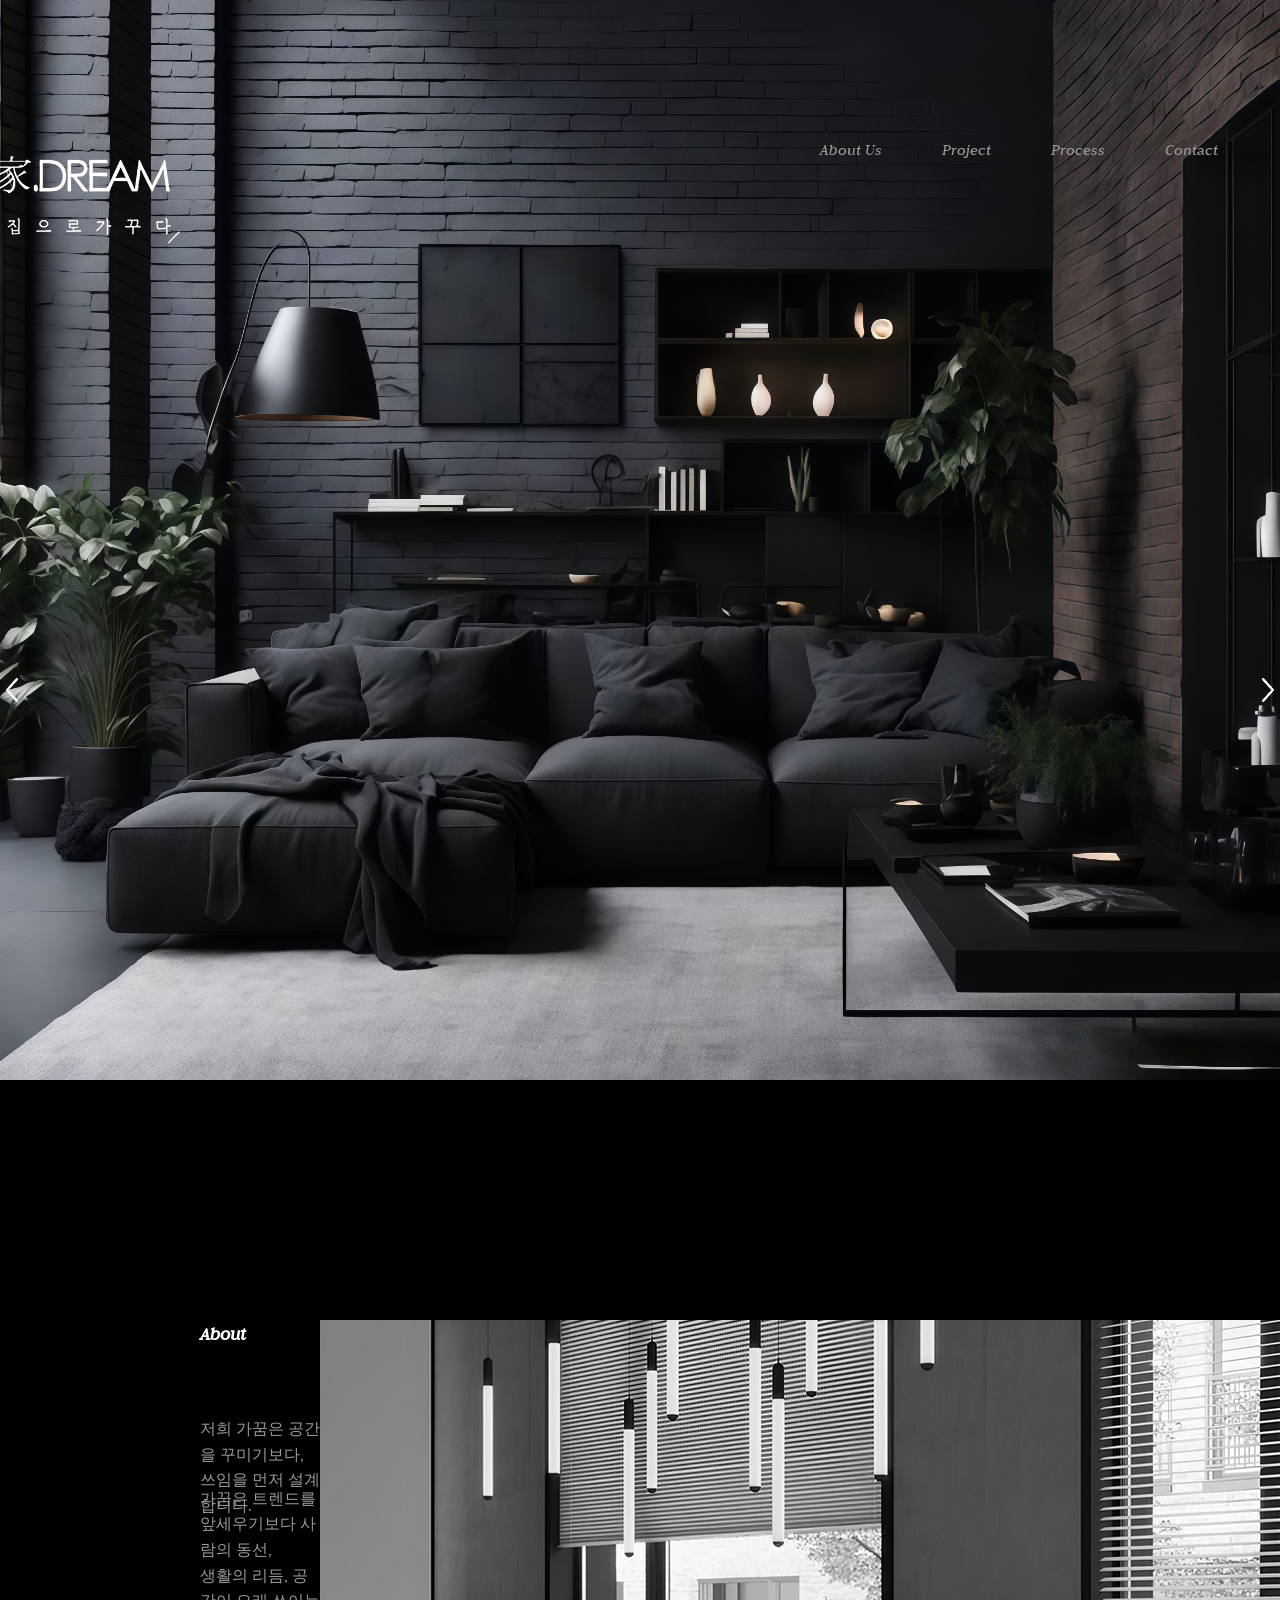
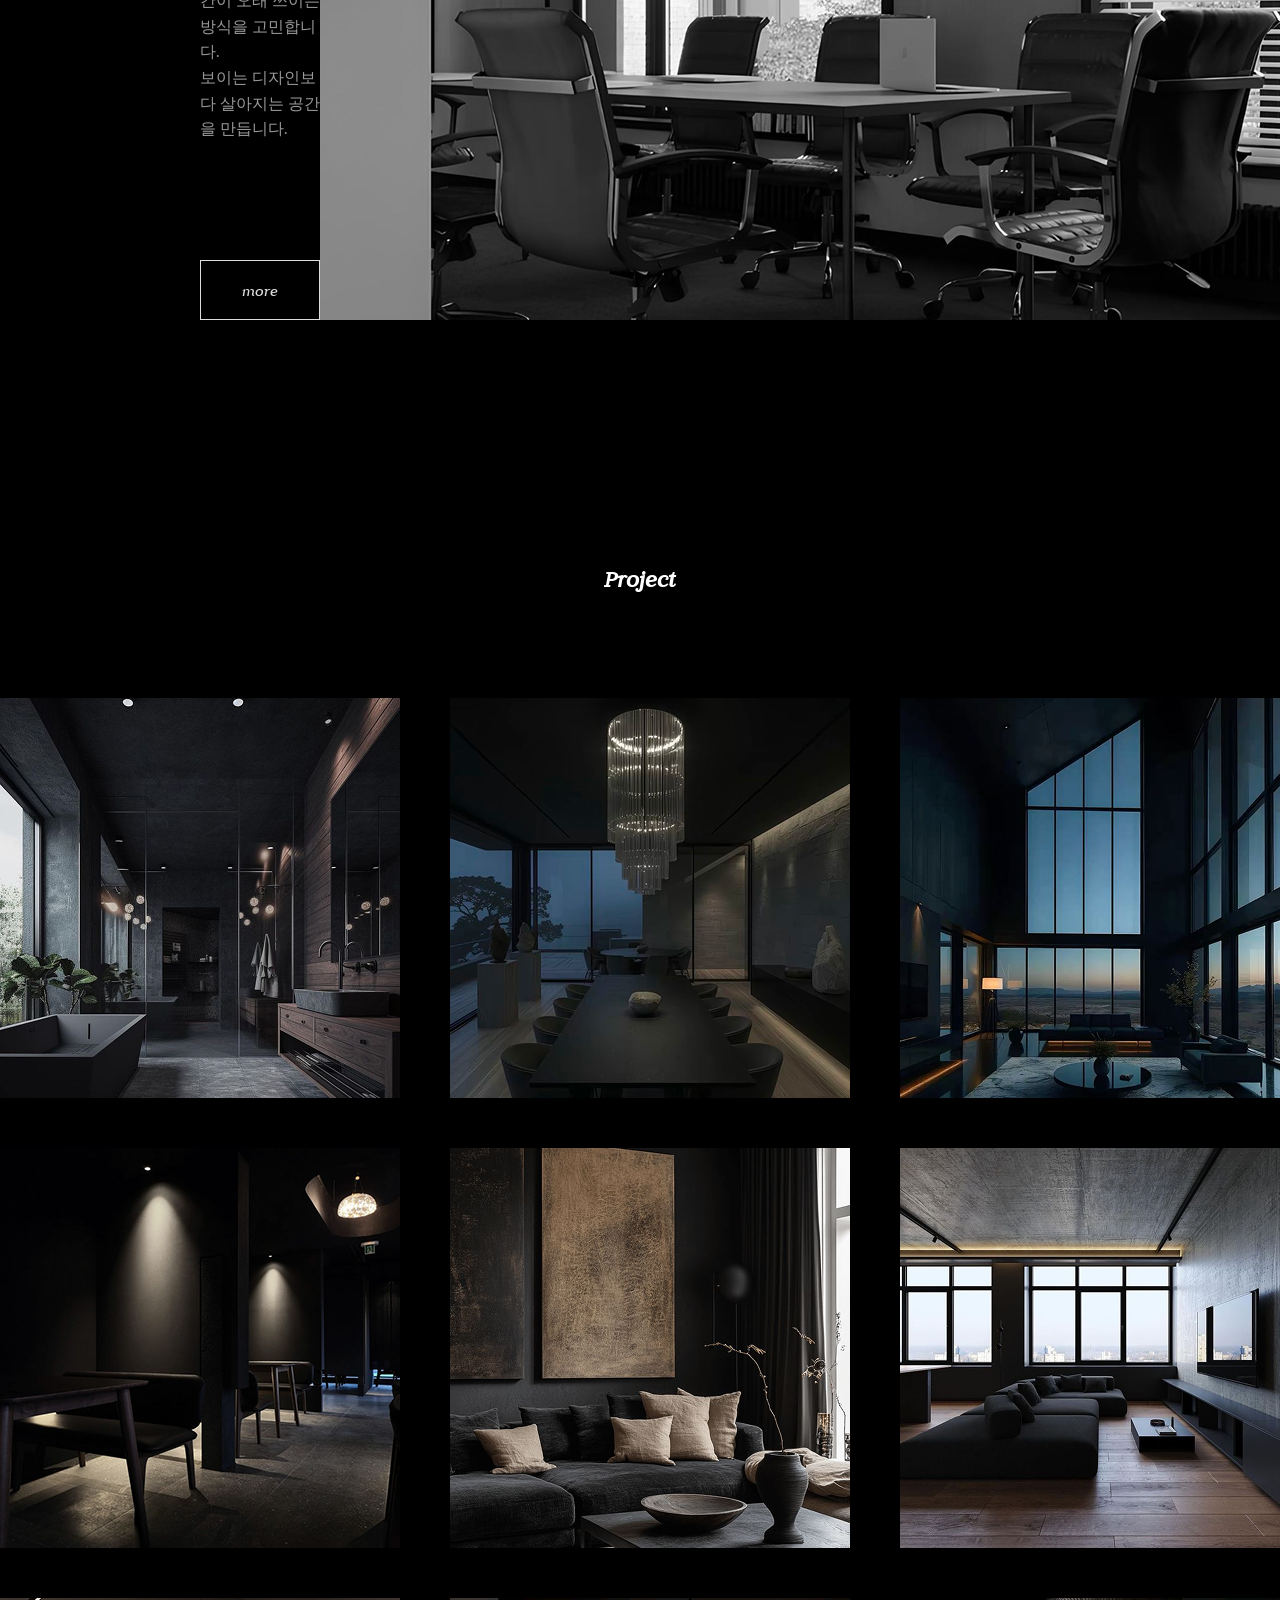
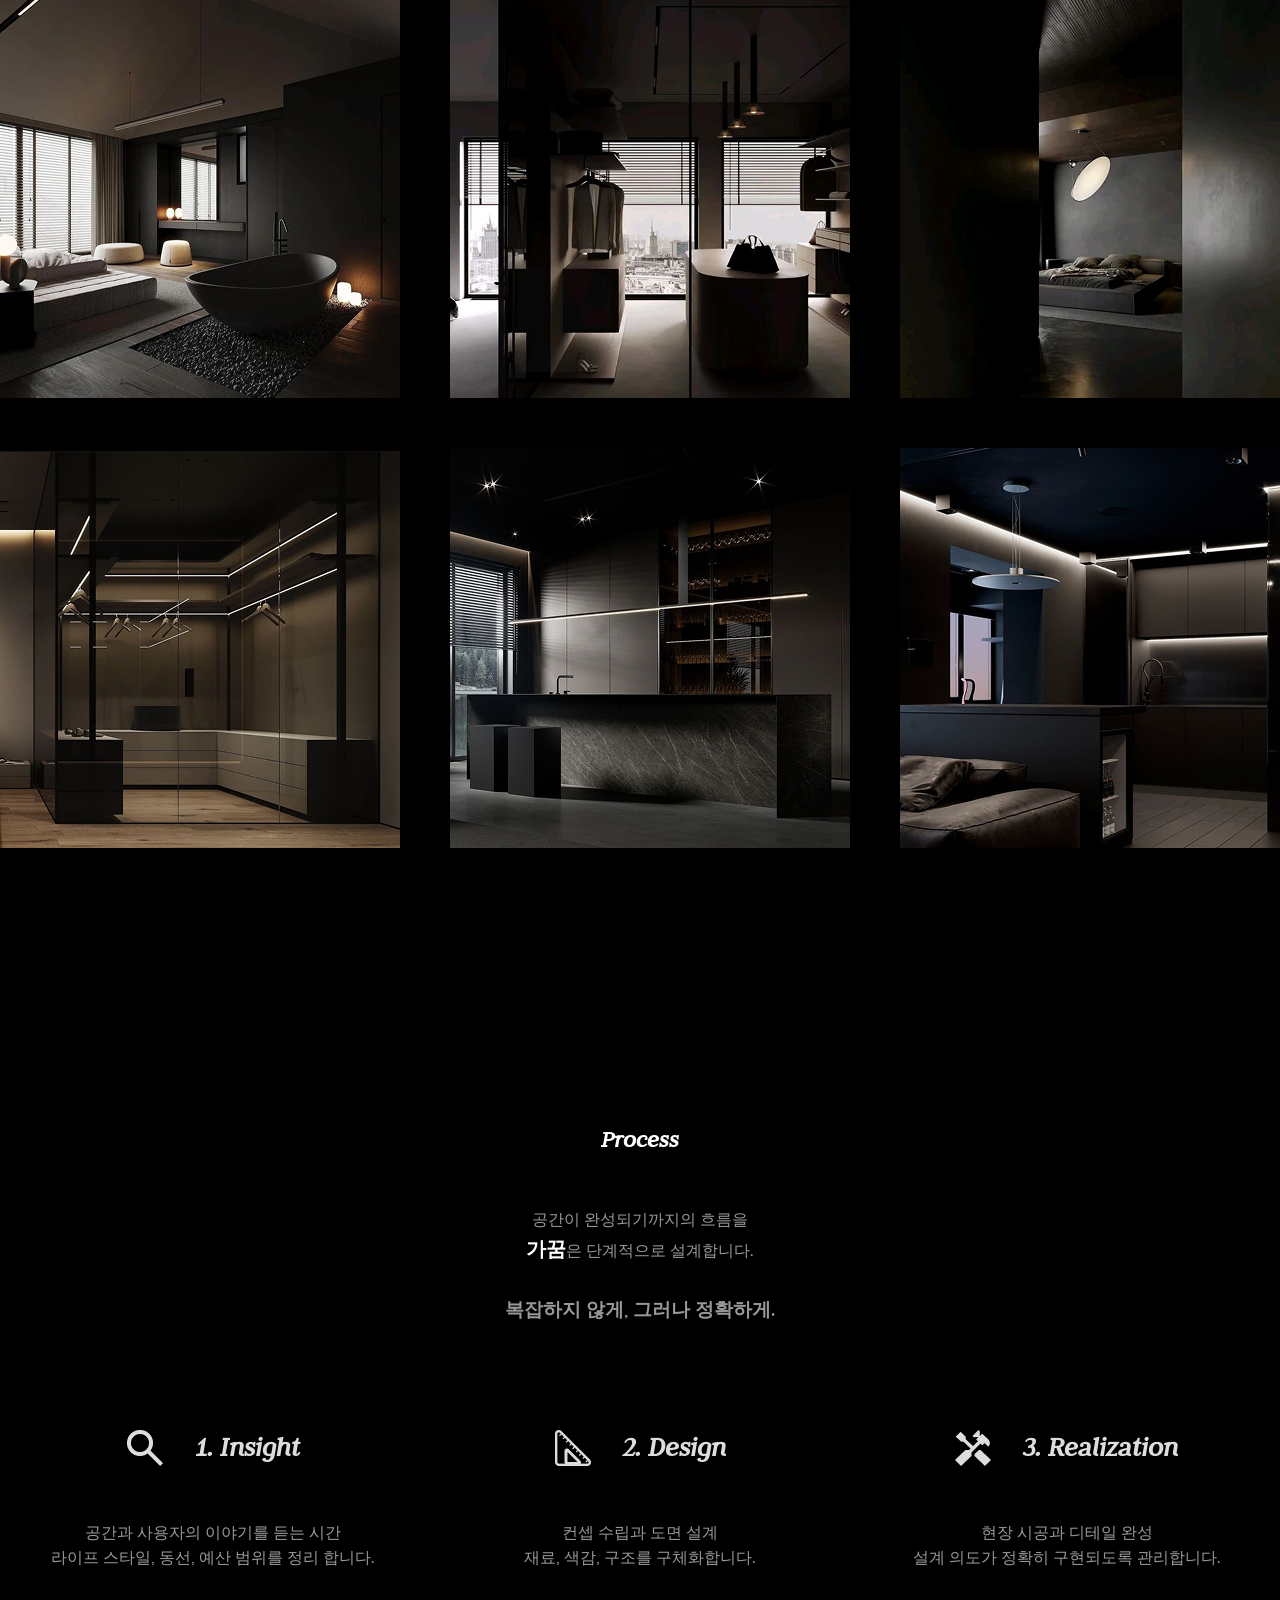
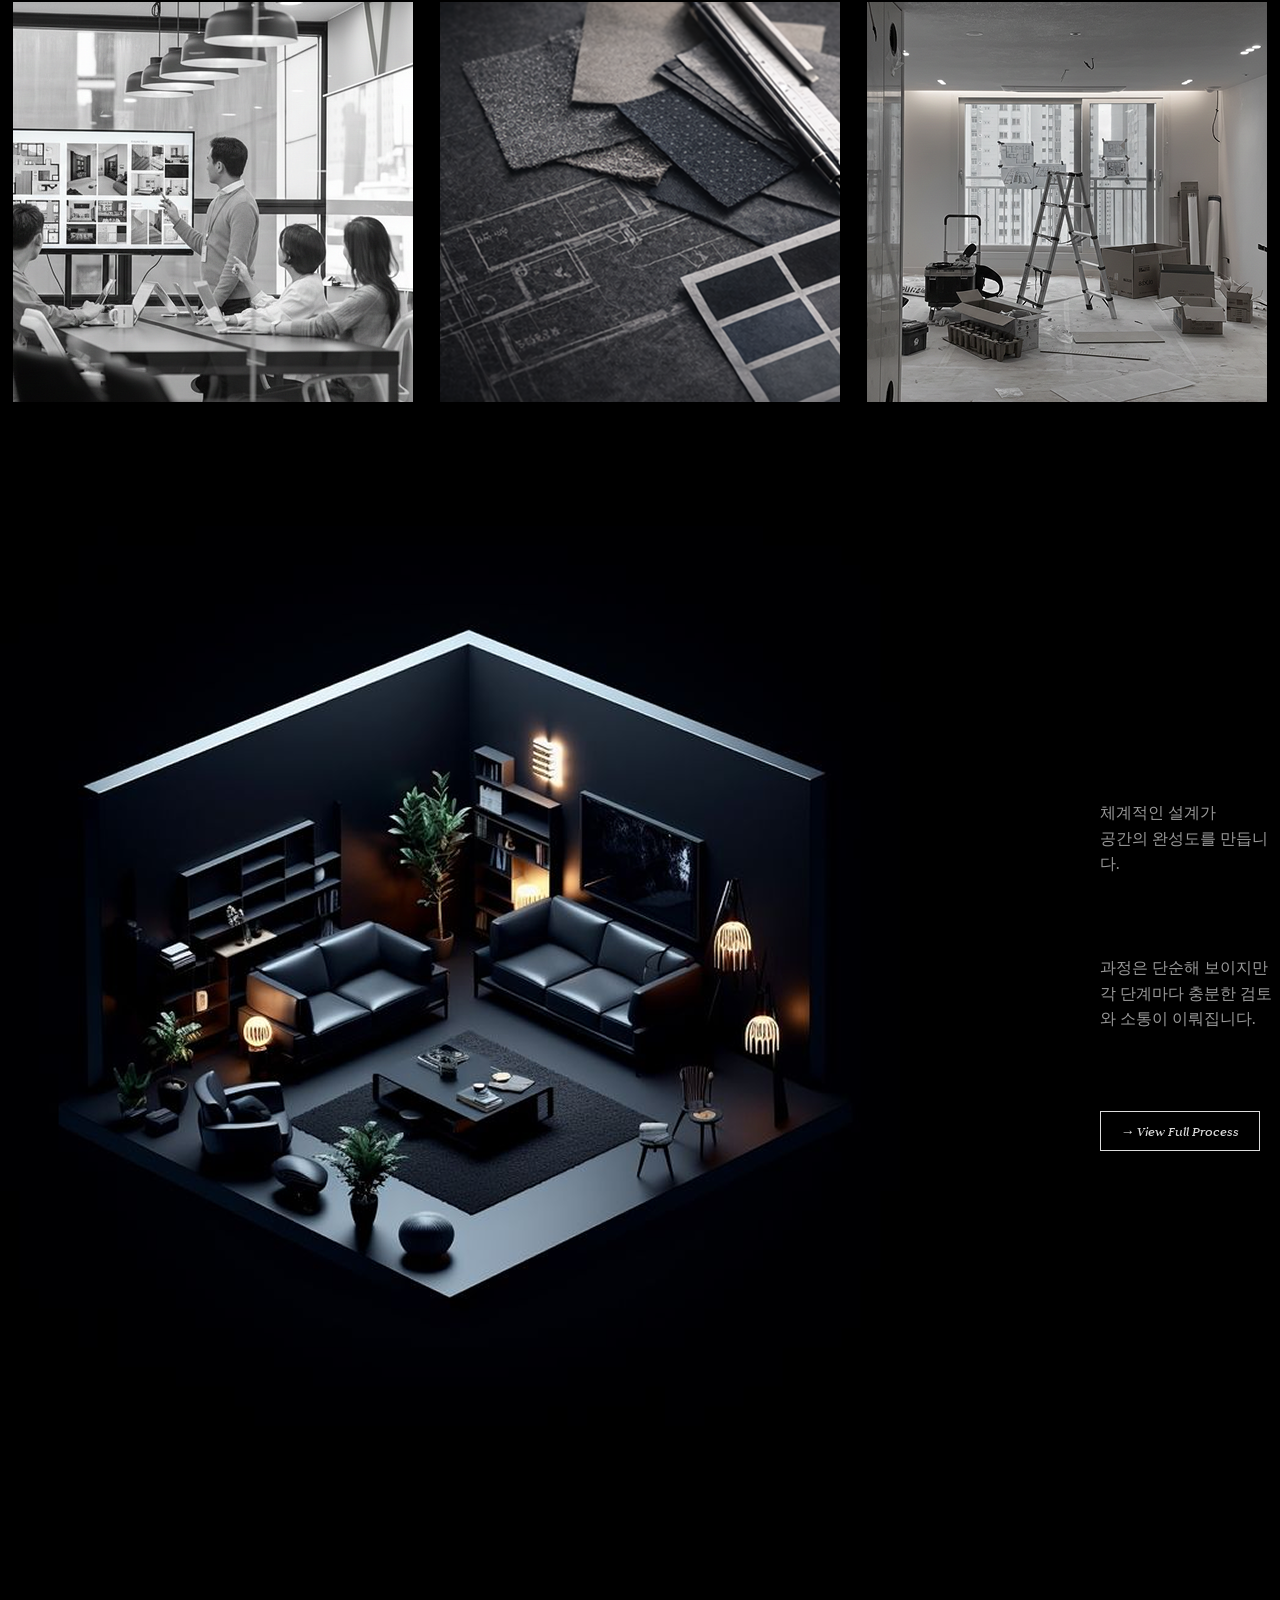
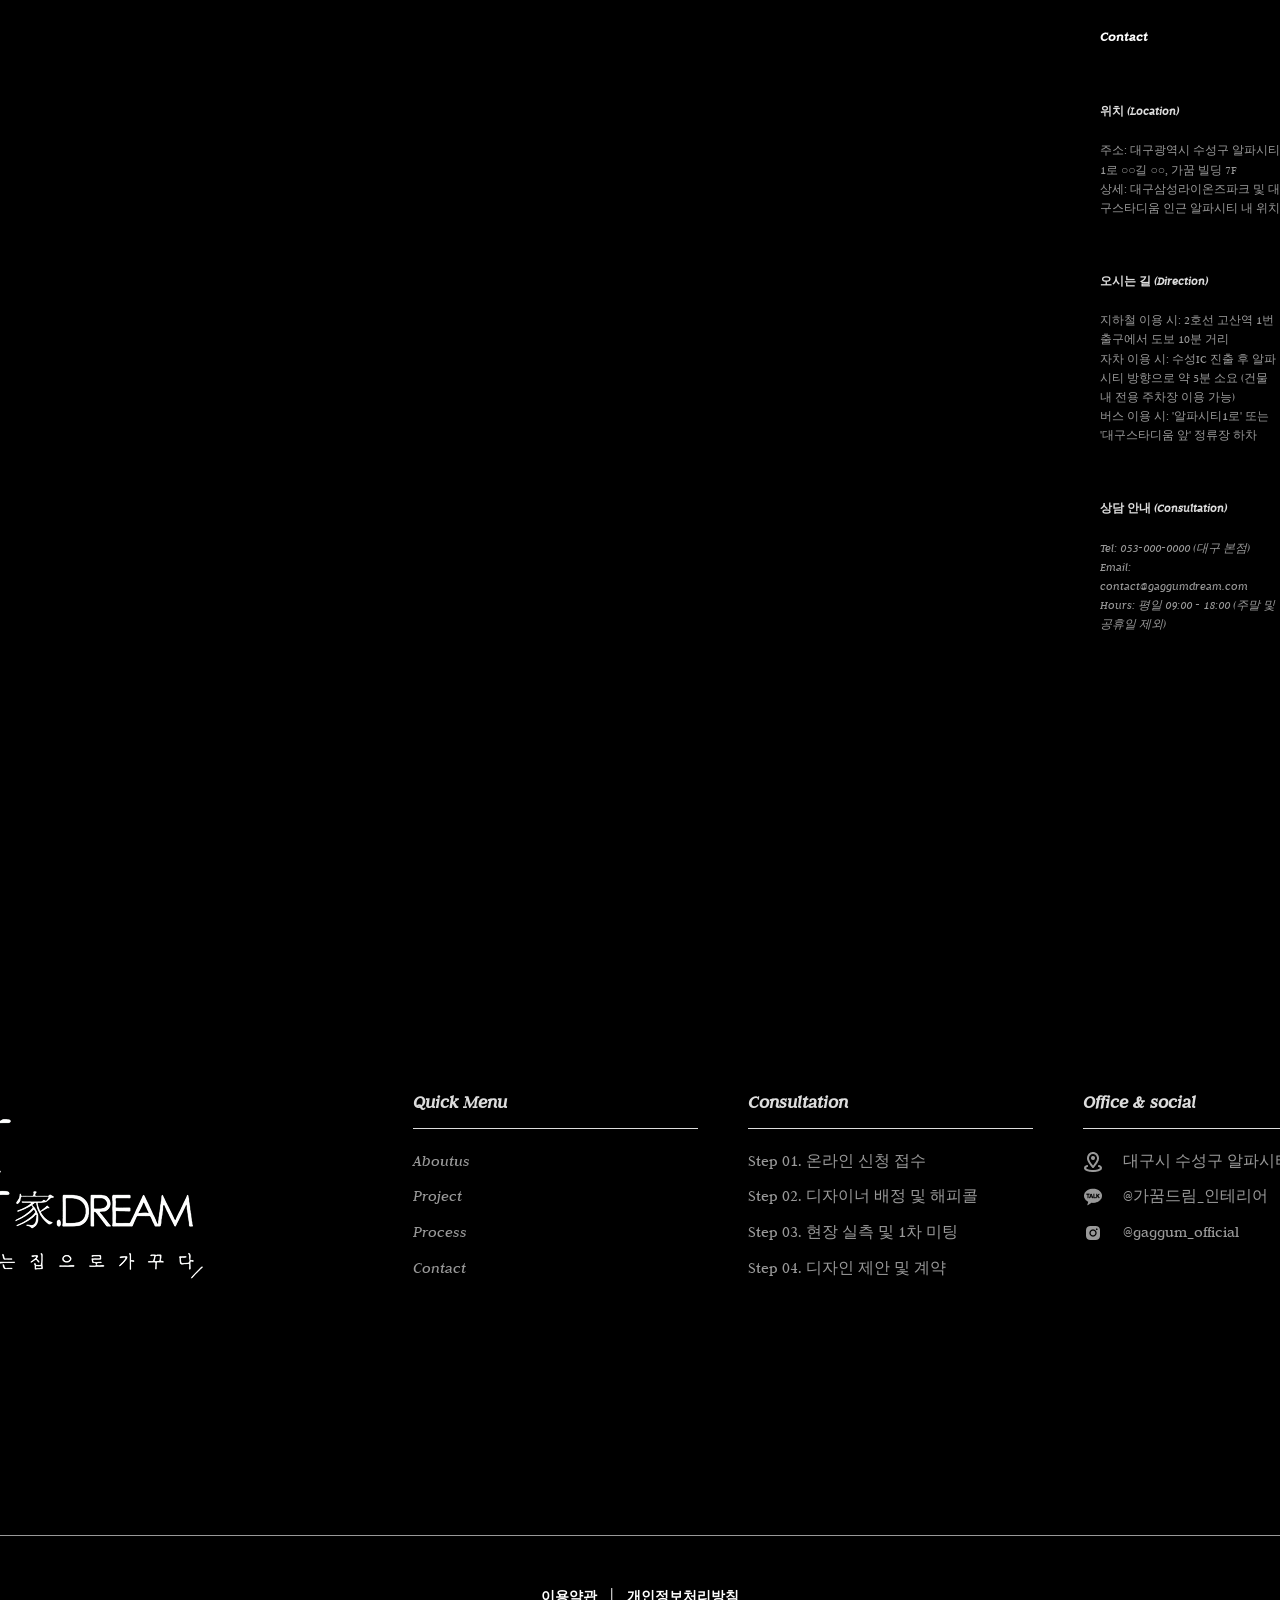
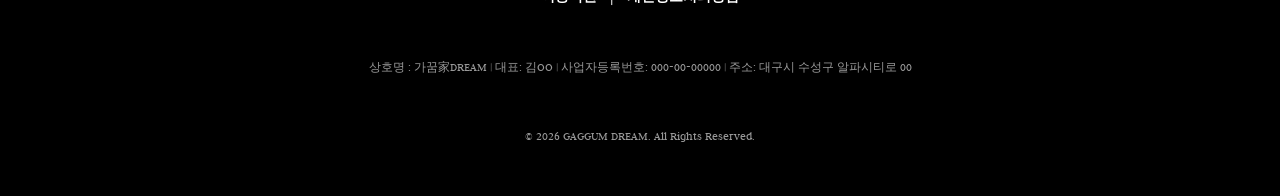
==== gakkum/html/gaggum-main.html @ dd40c989 "portfolio" ====
<!DOCTYPE html>
<html lang="ko">
<head>
  <meta charset="UTF-8">
  <meta name="viewport" content="width=device-width, initial-scale=1.0">
  <title>가꿈</title>
  <link rel="preconnect" href="https://fonts.googleapis.com">
  <link rel="preconnect" href="https://fonts.gstatic.com" crossorigin>
  <link rel="stylesheet" href="https://fonts.googleapis.com/css2?family=Judson:ital,wght@0,400;0,700;1,400&display=swap">
  <link rel="stylesheet" href="../css/style.css">
</head>
<body>
  <!--헤더, 메인 영역-->
  <section class="main">
    <header>
    <div id="logo"><a href="../html/gaggum-main.html"><img src="../img/main/logo.png" alt="브랜드로고"></a></div>
    <div class="nav">
      <ul>
        <li><a href="../html/sub01.html">About Us</a></li>
        <li><a href="../html/sub02.html">Project</a></li>
        <li><a href="../html/sub03.html">Process</a></li>
        <li><a href="../html/sub04.html">Contact</a></li>
      </ul>
  </header>
  <div class="slider">
    <button class="slider-prev">
      <img src="../img/main/arrow-l.png" alt="이전 슬라이드">
    </button>
    <button class="slider-next">
      <img src="../img/main/arrow-r.png" alt="다음 슬라이드">
    </button>
  </div>
  </section>

  <!--About-->
  <section class="about">
    <article>
      <h1>About</h1>
      <p>저희 가꿈은 공간을 꾸미기보다,<br>
        쓰임을 먼저 설계합니다.
      </p>
      <p>가꿈은 트렌드를 앞세우기보다 사람의 동선,<br>
        생활의 리듬, 공간이 오래 쓰이는 방식을 고민합니다.<br>
        보이는 디자인보다 살아지는 공간을 만듭니다.
      </p>
      <a href="../html/sub01.html">more</a>
    </article>
    <img src="../img/main/about.png" alt="회의실 이미지">
  </section>

  <!--Project-->
  <section class="project">
    <h1>Project</h1>
    <article class="item">
      <!--첫번째 줄-->
      <div class="imgbox">
        <a href="../html/detail.html">
          <img src="../img/main/p-1.png" alt="프로젝트 미리보기">
          <p>두산위브더제니스 58py</p>
        </a>

        <a href="../html/detail.html">
          <img src="../img/main/p-2.png" alt="프로젝트 미리보기">
          <p>두산위브더제니스 58py</p>
        </a>

        <a href="../html/detail.html">
          <img src="../img/main/p-3.png" alt="프로젝트 미리보기">
          <p>두산위브더제니스 58py</p>
        </a>
      </div>
      <!--두번째 줄-->
      <div class="imgbox">
        <a href="../html/detail.html">
          <img src="../img/main/p-4.png" alt="프로젝트 미리보기">
          <p>두산위브더제니스 58py</p>
        </a>

        <a href="../html/detail.html">
          <img src="../img/main/p-5.png" alt="프로젝트 미리보기">
          <p>두산위브더제니스 58py</p>
        </a>

        <a href="../html/detail.html">
          <img src="../img/main/p-6.png" alt="프로젝트 미리보기">
          <p>두산위브더제니스 58py</p>
        </a>
      </div>
      <!--세번째 줄-->
      <div class="imgbox">
        <a href="../html/detail.html">
          <img src="../img/main/p-7.png" alt="프로젝트 미리보기">
          <p>두산위브더제니스 58py</p>
        </a>

        <a href="../html/detail.html">
          <img src="../img/main/p-8.png" alt="프로젝트 미리보기">
          <p>두산위브더제니스 58py</p>
        </a>

        <a href="../html/detail.html">
          <img src="../img/main/p-9.png" alt="프로젝트 미리보기">
          <p>두산위브더제니스 58py</p>
        </a>
      </div>
      <!--네번째 줄-->
      <div class="imgbox">
        <a href="../html/detail.html">
          <img src="../img/main/p-10.png" alt="프로젝트 미리보기">
          <p>두산위브더제니스 58py</p>
        </a>

        <a href="../html/detail.html">
          <img src="../img/main/p-11.png" alt="프로젝트 미리보기">
          <p>두산위브더제니스 58py</p>
        </a>

        <a href="../html/detail.html">
          <img src="../img/main/p-12.png" alt="프로젝트 미리보기">
          <p>두산위브더제니스 58py</p>
        </a>
      </div>
    </article>
  </section>

  <!--Process-->
  <section class="process-1">
    <h1>Process</h1>
    <article class="text">
      <p>공간이 완성되기까지의 흐름을<br>
        <span>가꿈</span>은 단계적으로 설계합니다.
      </p>
      <h3>복잡하지 않게, 그러나 정확하게.</h3>
    </article>

    <article class="cardbox">
      <div class="card">
        <div class="title">
          <img src="../img/main/proicon1.png" alt="돋보기 아이콘">
          <h3>1. Insight</h3>
        </div>
        <p>공간과 사용자의 이야기를 듣는 시간<br>
          라이프 스타일, 동선, 예산 범위를 정리 합니다.
        </p>
        <img src="../img/main/pro1.png" alt="회의 이미지">
      </div>

      <div class="card">
        <div class="title">
          <img src="../img/main/proicon2.png" alt="삼각자 아이콘">
          <h3>2. Design</h3>
        </div>
        <p>컨셉 수립과 도면 설계<br>
           재료, 색감, 구조를 구체화합니다.
        </p>
        <img src="../img/main/pro2.png" alt="도면 이미지">
      </div>

      <div class="card">
        <div class="title">
          <img src="../img/main/proicon3.png" alt="연장 아이콘">
          <h3>3. Realization</h3>
        </div>
        <p>현장 시공과 디테일 완성<br>
           설계 의도가 정확히 구현되도록 관리합니다.
        </p>
        <img src="../img/main/pro3.png" alt="현장 이미지">
      </div>
    </article>
  </section>

  <section class="process-2">
    <article class="img">
      <img src="../img/main/pro-2.png" alt="3d도면 이미지">
    </article>
    <article class="text">
      <p>체계적인 설계가<br>
        공간의 완성도를 만듭니다.
      </p>
      <p>과정은 단순해 보이지만<br>
        각 단계마다 충분한 검토와 소통이 이뤄집니다.
      </p>
      <a href="../html/sub03.html">→ View Full Process</a>
    </article>
  </section>

  <!--contact-->
  <section class="contact">
    <article class="map">
      <iframe
        src="https://www.google.com/maps/embed?pb=!1m18!1m12!1m3!1d3234.4330451312057!2d128.683326526373!3d35.83838367132431!2m3!1f0!2f0!3f0!3m2!1i1024!2i768!4f13.1!3m3!1m2!1s0x3566098538fdd9a7%3A0x69b3d4a3a1b25a3e!2z64yA6rWs6rSR7Jet7IucIOyImOyEseq1rCDslYztjIzsi5zti7Ax66Gc!5e0!3m2!1sko!2skr!4v1774583779864!5m2!1sko!2skr" width="600" height="450" style="border:0;" allowfullscreen="" loading="lazy" referrerpolicy="no-referrer-when-downgrade">
      </iframe>
    </article>
    
    <article class="text">
      <h1>Contact</h1>
      <div class="top">
        <h4>위치 <span>(Location)</span></h4>
        <ul>
          <li>주소: 대구광역시 수성구 알파시티1로 ○○길 ○○, 가꿈 빌딩 7F</li>
          <li>상세: 대구삼성라이온즈파크 및 대구스타디움 인근 알파시티 내 위치</li>
        </ul>
      </div>

      <div class="mid">
        <h4>오시는 길 <span>(Direction)</span></h4>
        <ul>
          <li>지하철 이용 시: 2호선 고산역 1번 출구에서 도보 10분 거리</li>
          <li>자차 이용 시: 수성IC 진출 후 알파시티 방향으로 약 5분 소요 (건물 내 전용 주차장 이용 가능)</li>
          <li>버스 이용 시: '알파시티1로' 또는 '대구스타디움 앞' 정류장 하차</li>
        </ul>
      </div>

      <div class="bot">
        <h4>상담 안내 <span>(Consultation)</span></h4>
        <ul>
          <li><span>Tel</span>: 053-000-0000 (대구 본점)</li>
          <li><span>Email</span>: <span>contact@gaggumdream.com</span></li>
          <li><span>Hours</span>: 평일 09:00 - 18:00 (주말 및 공휴일 제외)</li>
        </ul>
      </div>
    </article>
  </section>

  <!--푸터영역-->
  <section class="f-top">
    <div class="logo">
      <a href="../html/gaggum-main.html"><img src="../img/main/logo.png" alt="로고 이미지"></a>
    </div>
    <article class="menu">
      <div class="quick">
        <h3>Quick Menu</h3>
        <ul>
          <li><a href="../html/sub01.html">Aboutus</a></li>
          <li><a href="../html/sub02.html">Project</a></li>
          <li><a href="../html/sub03.html">Process</a></li>
          <li><a href="../html/sub04.html">Contact</a></li>
        </ul>
      </div>
      
      <div class="consultation">
        <h3>Consultation</h3>
        <ul>
          <li>Step 01. 온라인 신청 접수</li>
          <li>Step 02. 디자이너 배정 및 해피콜</li>
          <li>Step 03. 현장 실측 및 1차 미팅</li>
          <li>Step 04. 디자인 제안 및 계약</li>
        </ul>
      </div>

      <div class="social">
        <h3>Office & social</h3>
        <ul>
          <li><a href="#">
            <img src="../img/main/foticon1.png" alt="아이콘">
            <p>대구시 수성구 알파시티로 00</p>
          </a></li>
          <li><a href="#">
            <img src="../img/main/foticon2.png" alt="아이콘">
            <p>@가꿈드림_인테리어</p>
          </a></li>
          <li><a href="#">
            <img src="../img/main/foticon3.png" alt="아이콘">
            <p>@gaggum_official</p>
          </a></li>
          <li>　</li>
        </ul>
      </div>
    </article>
  </section>
  <section class="f-bot">
      <ul>
        <li><a href="">이용약관</a></li>
        <li>│</li>
        <li><a href="">개인정보처리방침</a></li>
      </ul>
      <p>상호명 : 가꿈家DREAM | 대표: 김OO | 사업자등록번호: 000-00-00000 | 주소: 대구시 수성구 알파시티로 00</p>
      <p>© 2026 GAGGUM DREAM. All Rights Reserved.</p>
  </section>
</body>
</html>
---- gakkum/css/style.css ----
@charset "UTF-8";
*{
  margin: 0;
  padding: 0;
  box-sizing: border-box;
}
html, body {
  font-family: 'Judson', serif;
  font-weight: 400;
  line-height: 1.6;
}
body {
  background-color: black;
  color: #999;
}
img {
  display: block;
}
a {
  text-decoration: none;
  color: inherit;
}
ul {
  list-style: none;
}
/*헤더, 메인 영역*/
.main {
  width: 100%;
  height: 1080px;
  background-image: url(../img/main/mainhero.jpg);
  background-size: cover;
  background-position: center;
}
header {
  width: 100%;
  height: 300px;
  display: flex;
  justify-content: center;
  align-items: center;
  gap: 600px;
}
#logo>a>img {
  width: 300px;
  height: 200px;
}
.nav>ul {
  width: 600px;
  height: 150px;
  float: right;
  font-style: italic;
}
.nav>ul>li {
  padding: 0 30px;
  line-height: 150px;
  float: left;
}
header>.nav>ul>li>a:hover {
  font-weight: bold;
  color: #fff;
  text-decoration: line-through;
}
.main>.slider {
  width: 100%;
  height: 780px;
  display: flex;
  justify-content: space-between;
  align-items: center;
}
.main>.slider>button {
  border: none;
  background: none;
  cursor: pointer;
}

/*about*/
.about {
  width: 100%;
  height: 1080px;
  display: flex;
  justify-content: space-between;
  align-items: center;
}
.about>article {
  height: 600px;
  display: flex;
  flex-direction: column;
  justify-content: space-between;
  margin-left: 200px;
}
.about>article>h1 {
  color: #fff;
  margin-bottom: 50px;
  font-style: italic;
}
.about>article>p:nth-child(2) {
  margin-bottom: -50px;
}
.about>article>p {
  margin-top: -100px;
}
.about>article>a {
  width: 120px;
  height: 60px;
  text-align: center;
  line-height: 60px;
  border: 1px solid #ddd;
  color: #ddd;
  font-style: italic;
}
/*project*/
.project {
  width: 100%;
  height: 2160px;
}
.project>h1 {
  text-align: center;
  color: #fff;
  font-style: italic;
}
.project>.item {
  width: 1300px;
  margin: 0 auto;
  margin-top: 100px;
}
.project>.item>.imgbox {
  width: 1300px;
  display: flex;
  flex-direction: row;
  justify-content: space-between;
  align-items: center;
  margin-bottom: 50px;
}
.project>.item>.imgbox>a>img:hover {
  transform: scale(1.08);
  transition: transform 0.65s cubic-bezier(0.25, 0.46, 0.45, 0.94);
}
.project>.item>.imgbox>a {
  position: relative;
  overflow: hidden;
}
.project>.item>.imgbox>a>p {
  position: absolute;
  left: 0;
  bottom: 0;
  width: 100%;
  height: 50px;
  line-height: 50px;
  padding-left: 20px;
  color: #000;
  font-family: bold;
  background-color: #999;
  opacity: 0.4;
  transform: translateY(100%);
  transition: transform 0.65s cubic-bezier(0.25, 0.46, 0.45, 0.94);
}
.project>.item>.imgbox>a:hover>p {
   transform: translateY(0);
}
/*process*/
/*process-1*/
.process-1 {
  display: flex;
  flex-direction: column;
  margin-bottom: 100px;
}
.process-1>h1 {
  text-align: center;
  color: #fff;
  margin-bottom: 50px;
  font-style: italic;
}
.process-1>.text {
  text-align: center;
  margin-bottom: 100px;
}
.process-1>.text>p {
  margin-bottom: 30px;
}
.process-1>.text>p>span {
  font-size: 20px;
  font-weight: bold;
  color: #fff;
}
/*process card*/
.process-1>.cardbox {
  height: 600px;
  display: flex;
  justify-content: center;
}
.process-1>.cardbox>.card {
  width: 600px;
  height: 600px;
  text-align: center;
}
.process-1>.cardbox>.card>.title {
  display: flex;
  justify-content: center;
  align-items: center;
  gap: 30px;
  margin-bottom: 50px;
  font-size: 24px;
  font-weight: bold;
  color: #ddd;
  font-style: italic;
}
.process-1>.cardbox>.card>p {
  margin-bottom: 30px;
}
.process-1>.cardbox>.card>img {
  margin: 0 auto;
}
/*process-2*/
.process-2 {
  display: flex;
  justify-content: center;
  align-items: center;
  gap: 200px;
  margin-bottom: 200px;
}
.process-2>.text {
  height: 350px;
  display: flex;
  flex-direction: column;
  justify-content: space-between;
}
.process-2>.text>a {
  width: 160px;
  height: 40px;
  text-align: center;
  line-height: 40px;
  border: 1px solid #ddd;
  color: #ddd;
  font-size: 14px;
  font-style: italic;
}
/*contact*/
.contact {
  display: flex;
  justify-content: center;
  gap: 100px;
  margin-bottom: 300px;
}
.contact>.map>iframe {
  width: 1000px;
  height: 600px;
}
.contact>.text {
  display: flex;
  flex-direction: column;
  justify-content: space-between;
  font-size: 12px;
}
.contact>.text>h1 {
  color: #fff;
  font-style: italic;
}
.contact>.text>.top>h4,
.contact>.text>.mid>h4,
.contact>.text>.bot>h4 {
  color: #ddd;
  margin-bottom: 20px;
}
.contact>.text>.top>h4>span,
.contact>.text>.mid>h4>span,
.contact>.text>.bot>h4>span {
  font-style: italic;
}
.contact>.text>.bot>ul>li {
  font-style: italic;
}

/*푸터영역*/
.f-top {
  display: flex;
  justify-content: center;
  align-items: center;
  gap: 200px;
  margin-bottom: 100px;
}
.f-top>.menu {
  height: 500px;
  display: flex;
  align-items: center;
  gap: 50px;
}
.f-top>.menu>.quick>h3,
.f-top>.menu>.consultation>h3,
.f-top>.menu>.social>h3 {
  width: 285px;
  border-bottom: 1px solid;
  padding: 10px 0;
  margin-bottom: 20px;
  color: #ddd;
  font-style: italic;
}
.f-top>.menu>.quick>ul>li {
  font-style: italic;
}
.f-top>.menu>.quick>ul>li,
.f-top>.menu>.consultation>ul>li,
.f-top>.menu>.social>ul>li {
  margin-bottom: 10px;
}
.f-top>.menu>.quick>ul>li>a:hover {
  font-weight: bold;
  color: #fff;
  text-decoration: line-through;
}
.f-top>.menu>.social>ul>li>a {
  display: flex;
  flex-direction: row;
  gap: 20px;
}
.f-top>.menu>.social>ul>li>a>img {
  object-fit: contain;
}
.f-bot {
  text-align: center;
  border-top: 1px solid;
  padding-top: 50px;
}
.f-bot ul {
  display: flex;
  justify-content: center;
  gap: 10px;
  font-size: 14px;
  font-weight: bold;
  color: #fff;
  margin-bottom: 50px;
}
.f-bot>p {
  font-size: 12px;
  margin-bottom: 50px;
}
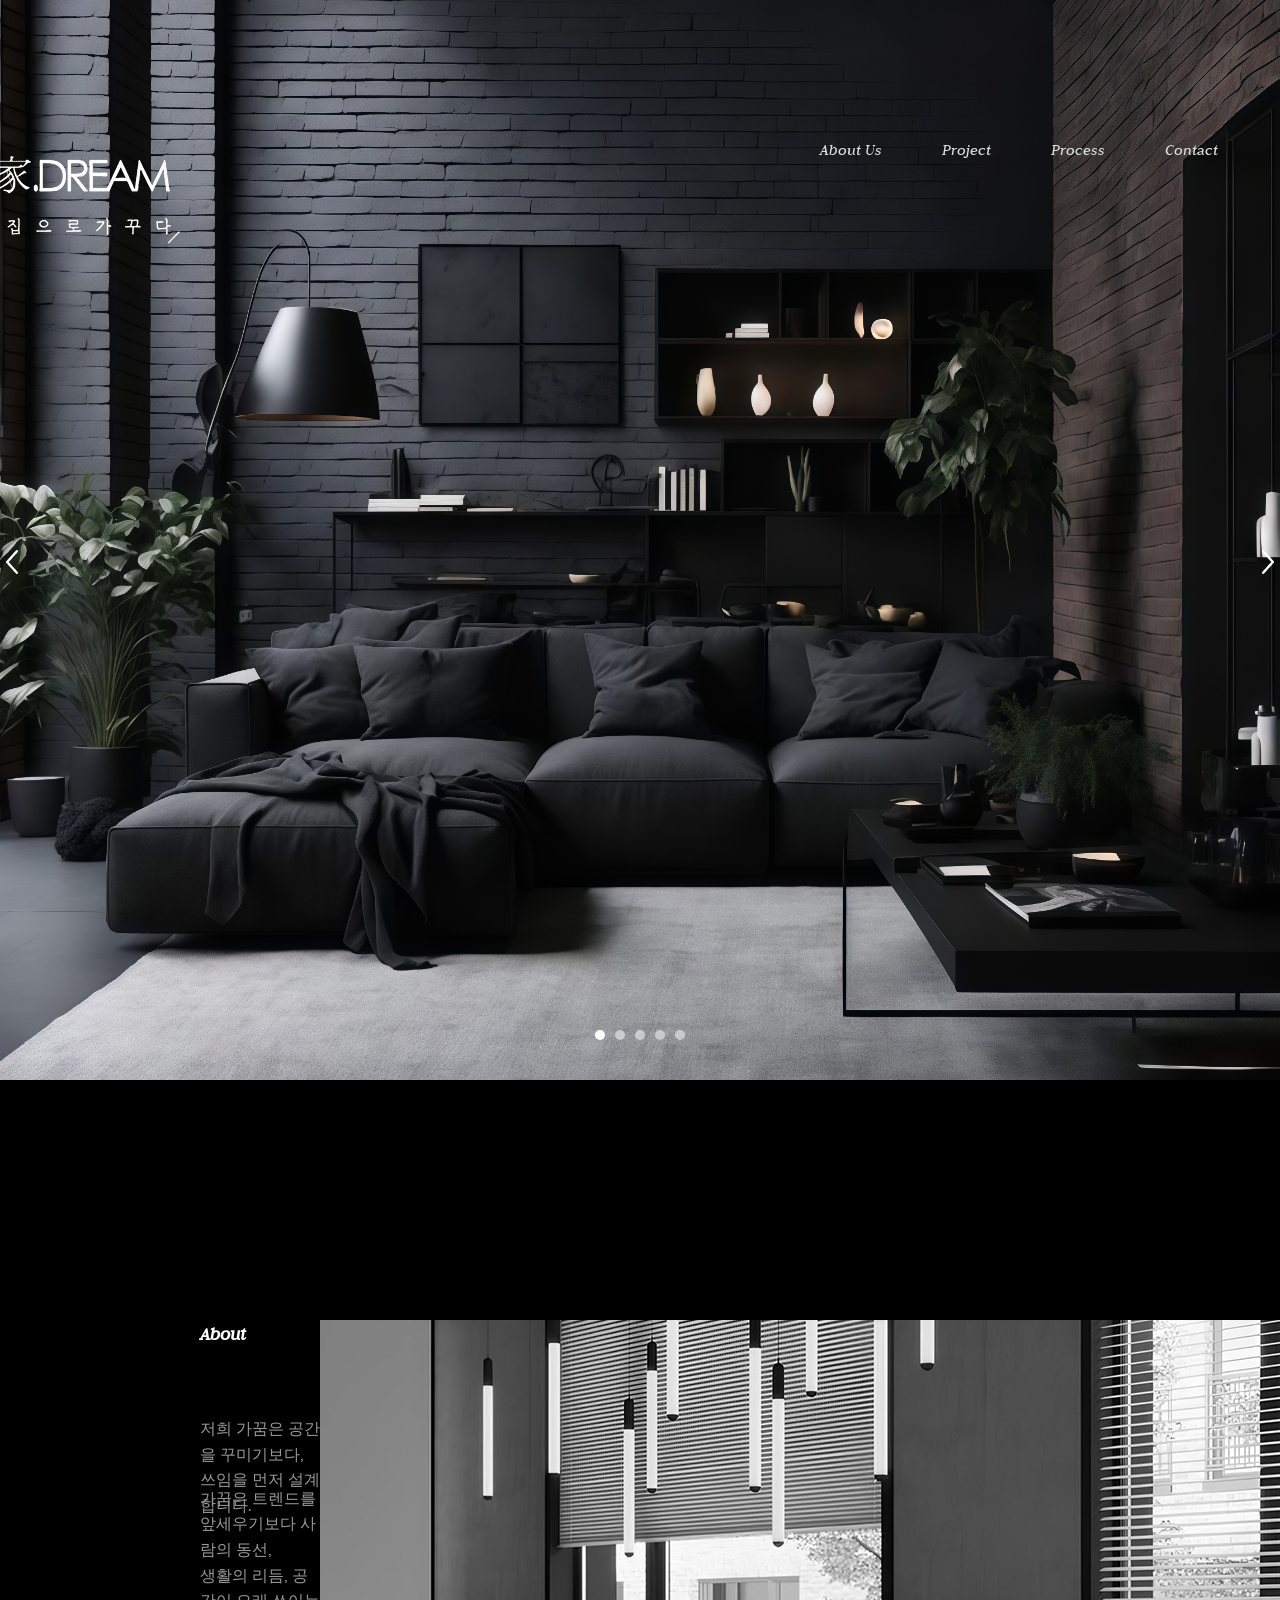
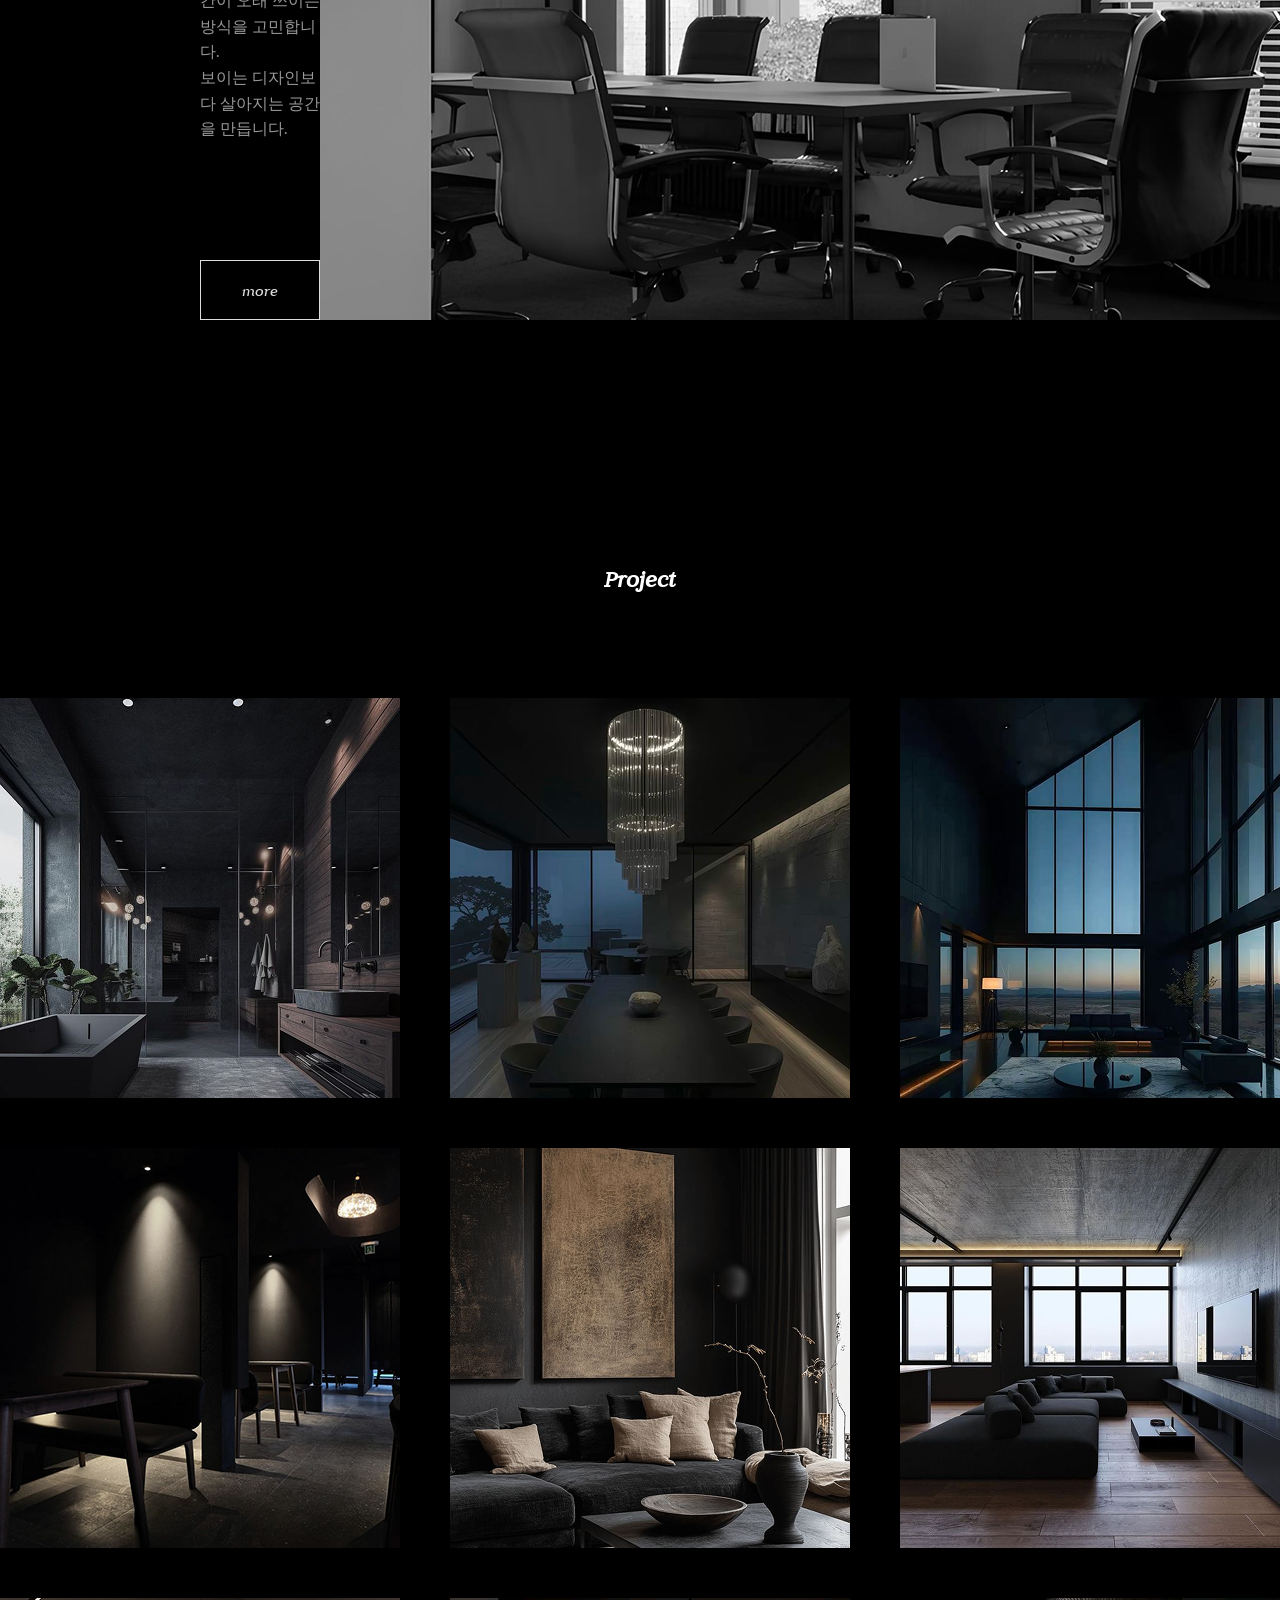
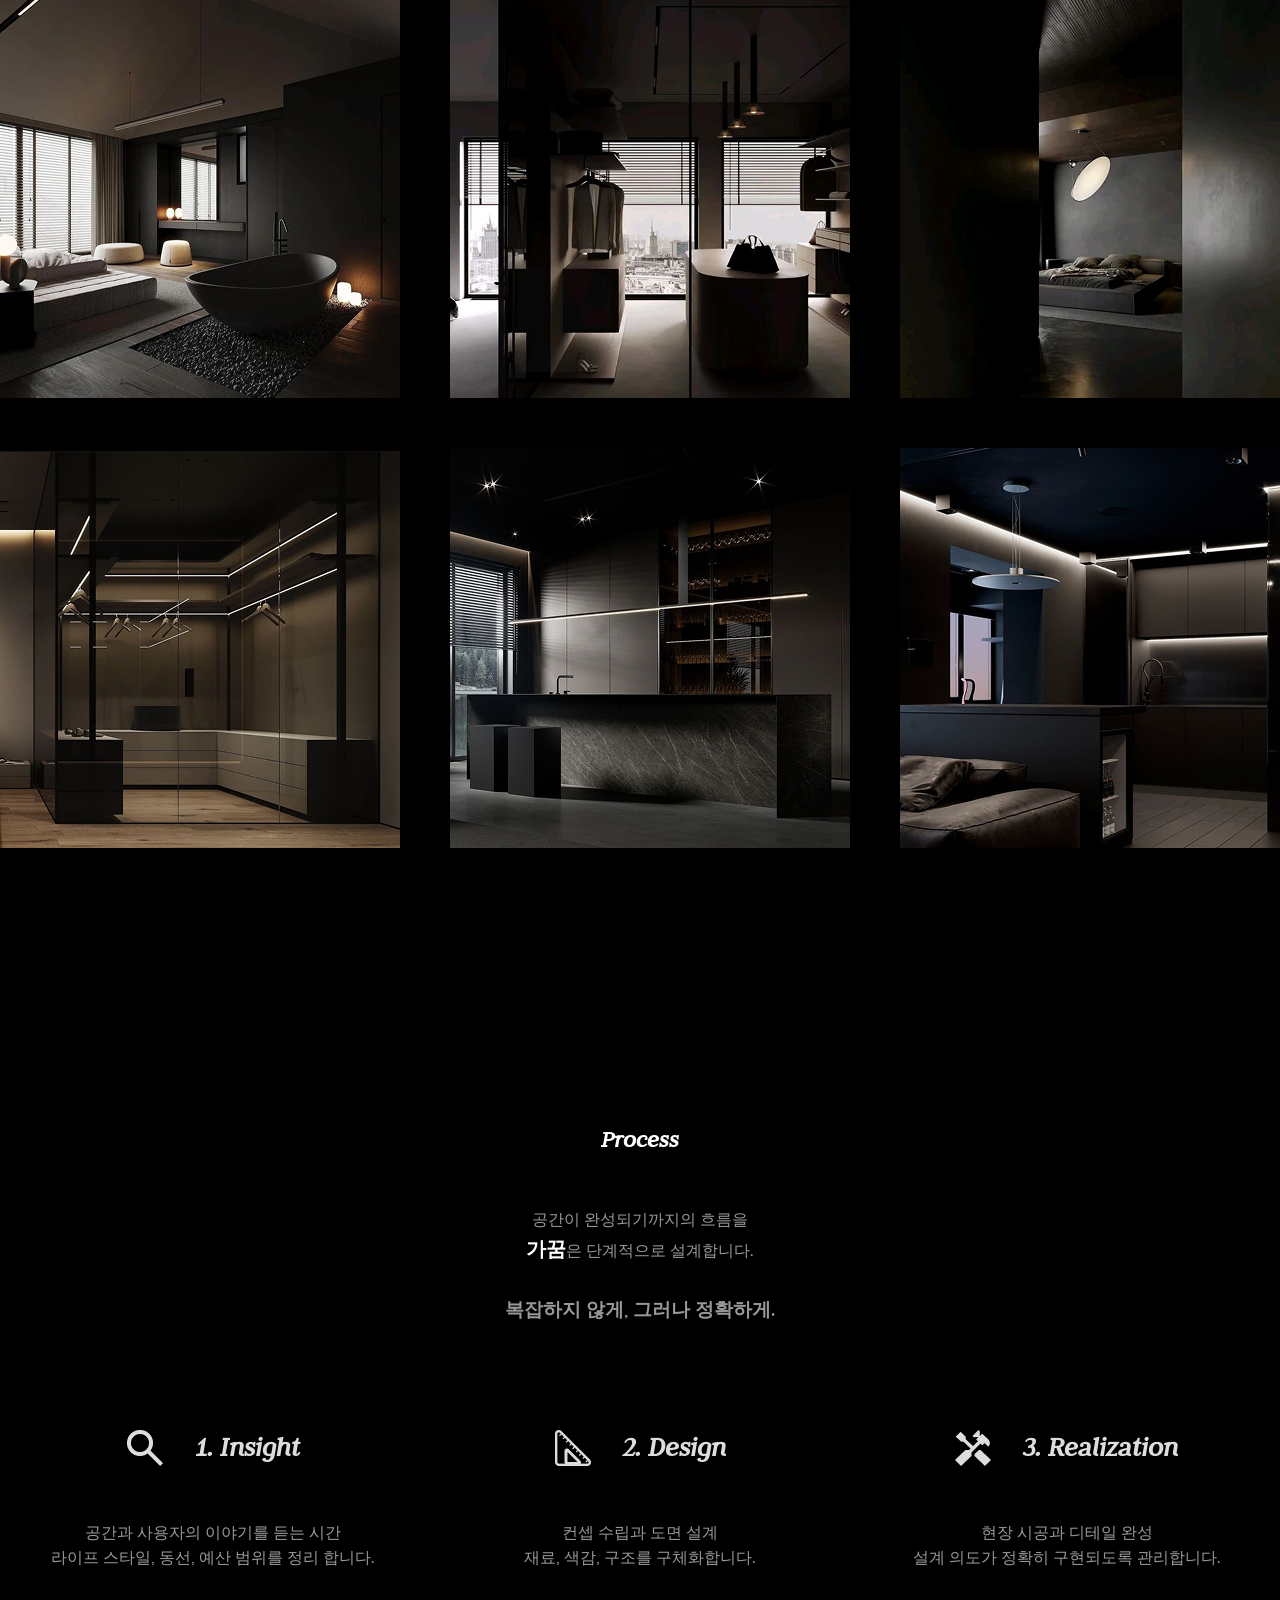
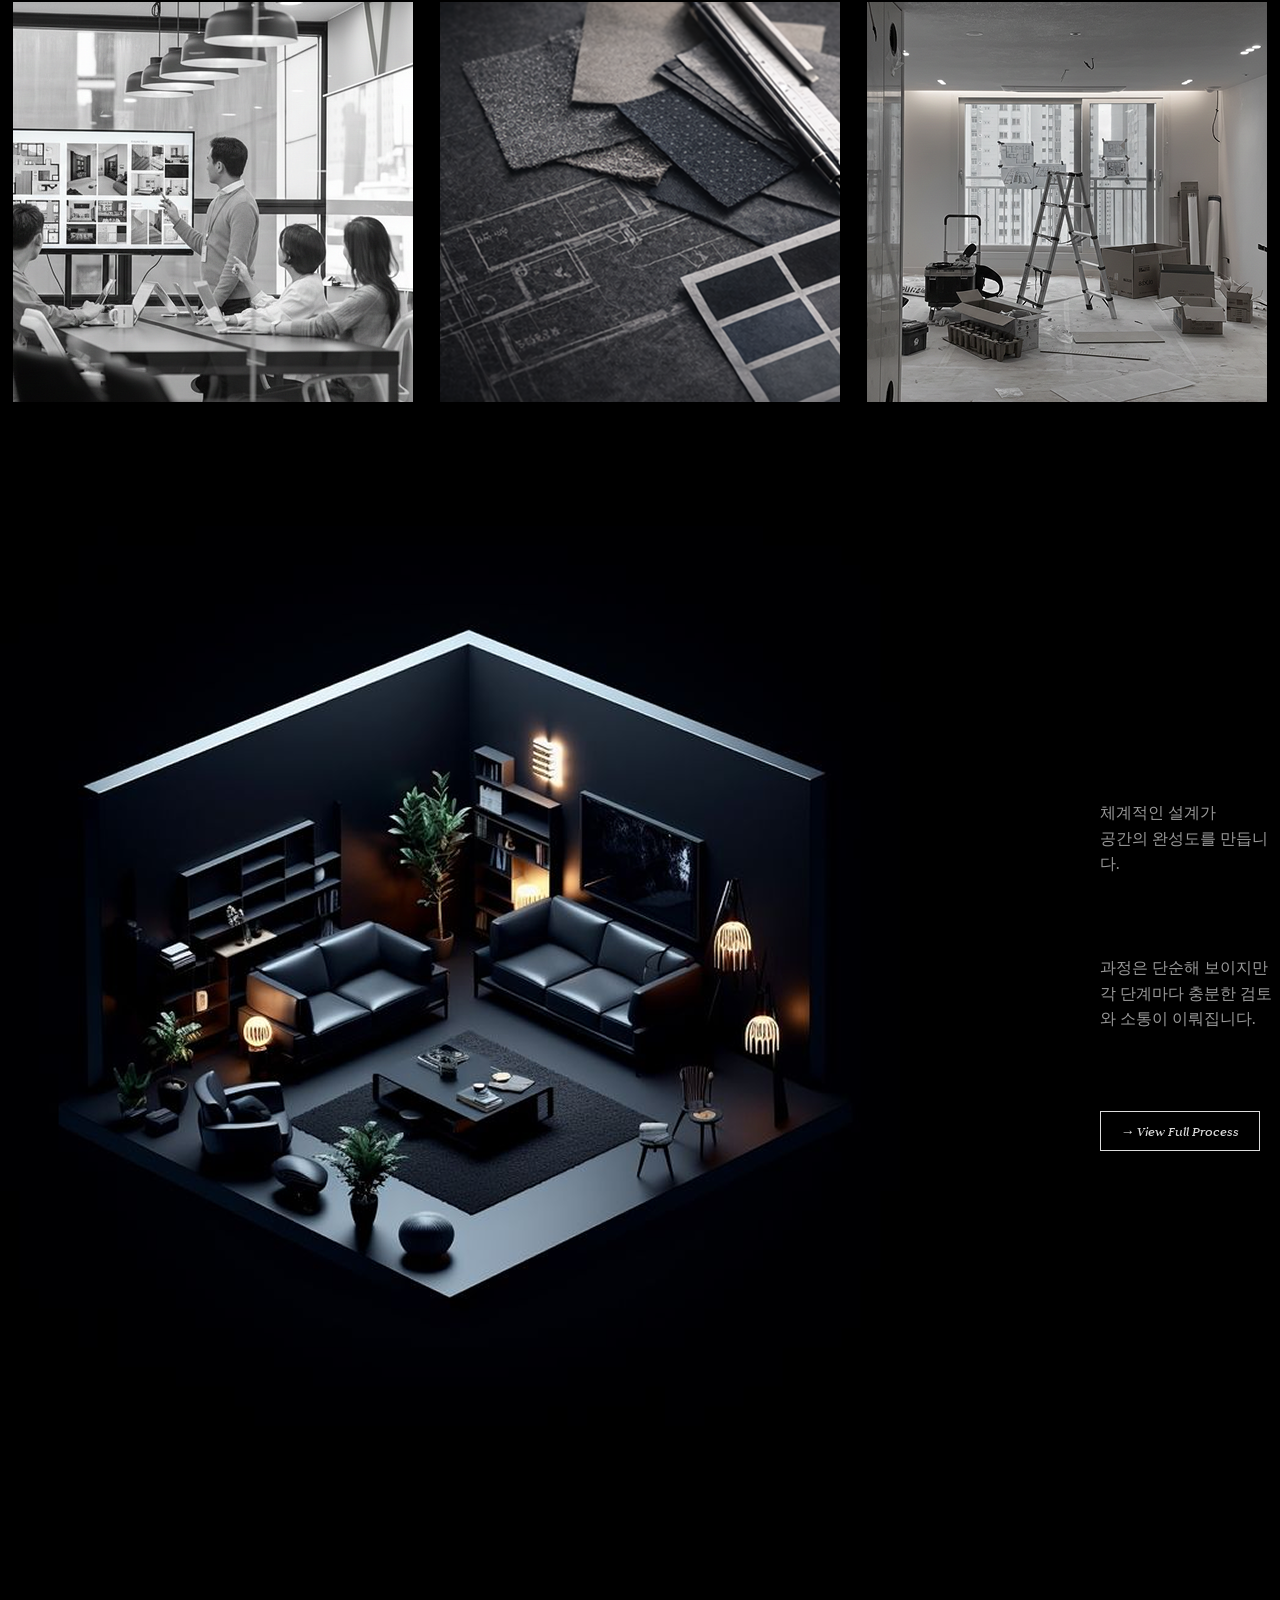
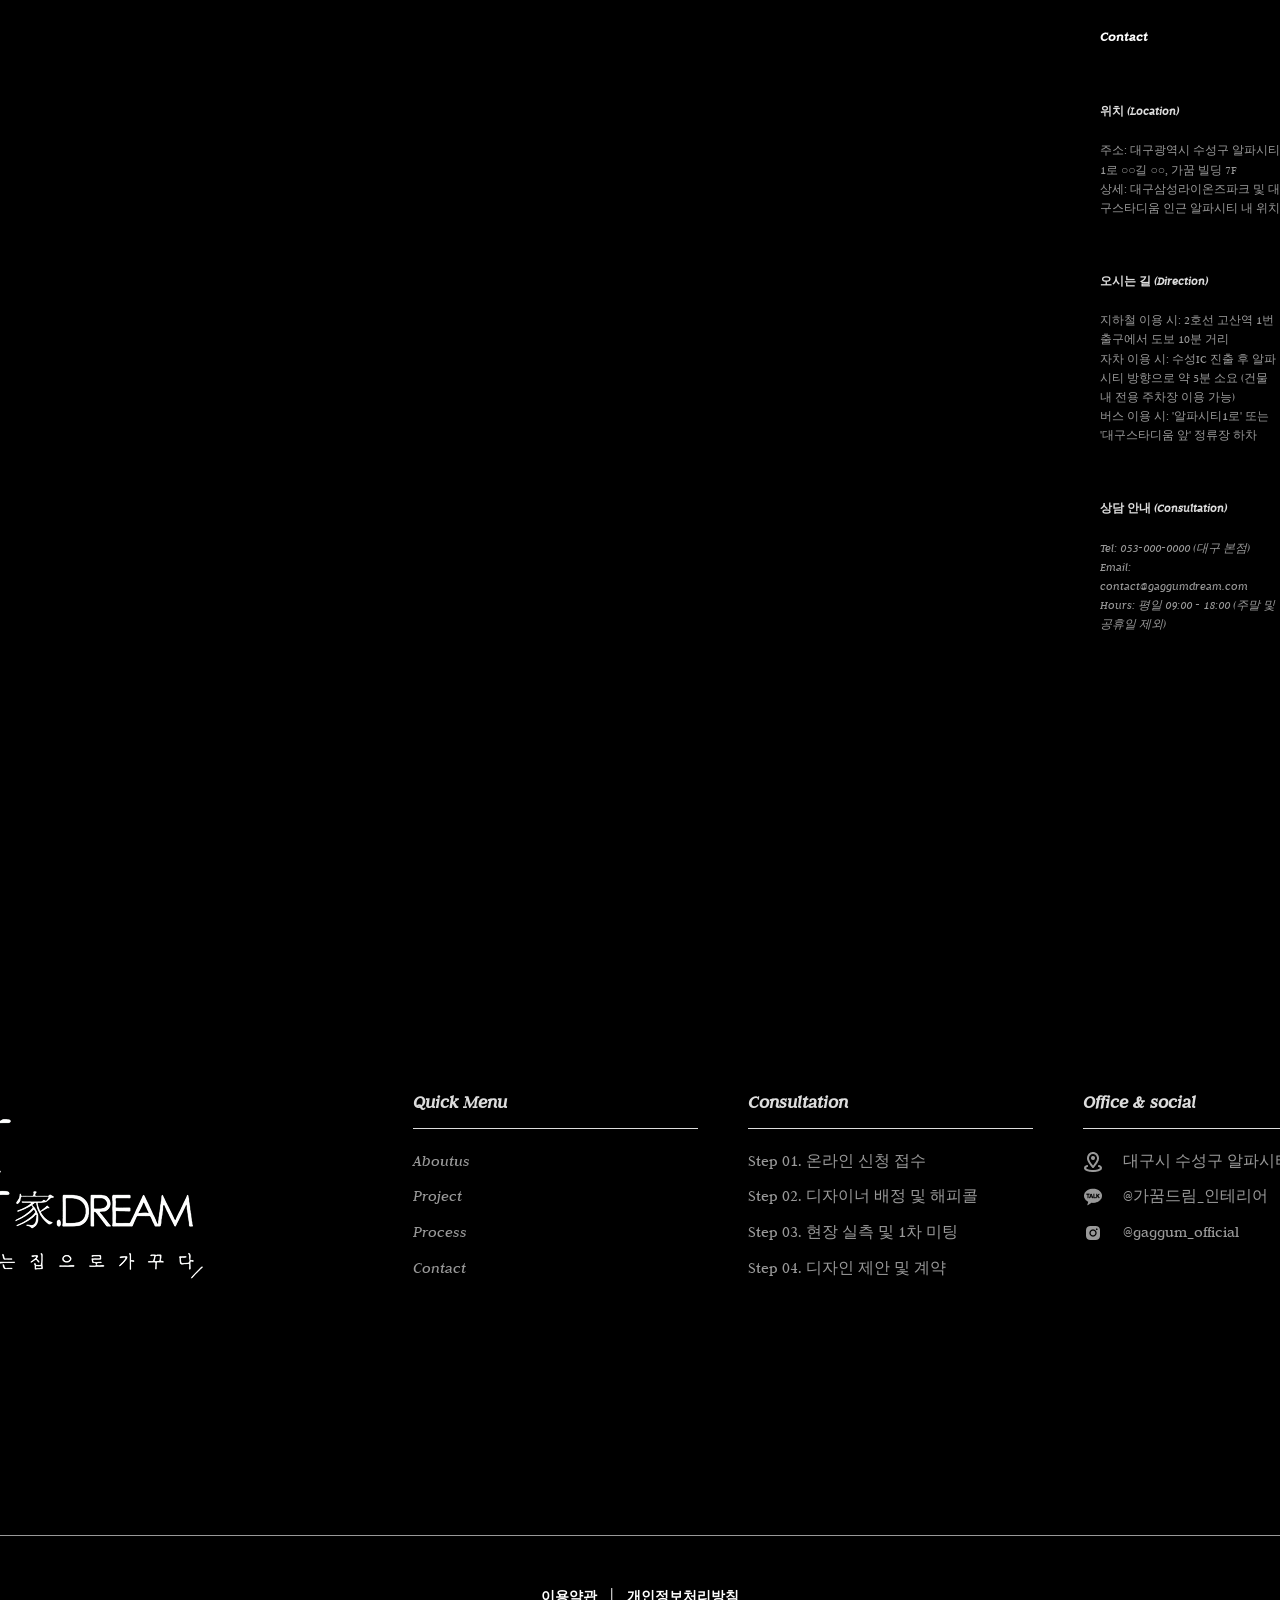
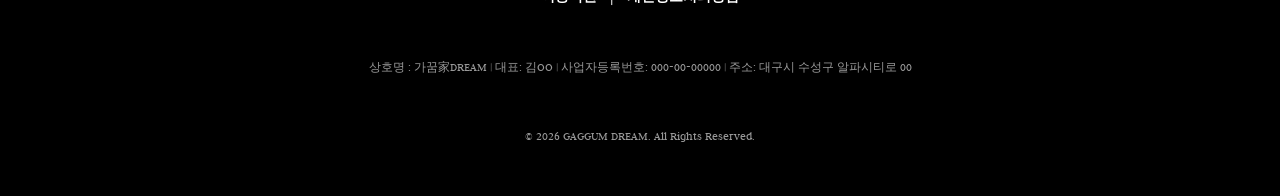
==== commit bceadcb1: "반응형추가" ====
--- a/gakkum/html/gaggum-main.html
+++ b/gakkum/html/gaggum-main.html
@@ -11,7 +11,7 @@
 </head>
 <body>
   <!--헤더, 메인 영역-->
-  <section class="main">
+  <section class="main" id="mainSection" >
     <header>
     <div id="logo"><a href="../html/gaggum-main.html"><img src="../img/main/logo.png" alt="브랜드로고"></a></div>
     <div class="nav">
@@ -23,13 +23,14 @@
       </ul>
   </header>
   <div class="slider">
-    <button class="slider-prev">
+    <button class="slider-prev" id="prevBtn" >
       <img src="../img/main/arrow-l.png" alt="이전 슬라이드">
     </button>
-    <button class="slider-next">
+    <button class="slider-next" id="nextBtn" >
       <img src="../img/main/arrow-r.png" alt="다음 슬라이드">
     </button>
   </div>
+  <div class="slider-indicator" id="sliderIndicator"></div>
   </section>
 
   <!--About-->
@@ -278,4 +279,57 @@
       <p>© 2026 GAGGUM DREAM. All Rights Reserved.</p>
   </section>
 </body>
+
+<script>
+  const slides = [
+  '../img/main/mainhero.jpg',
+  '../img/main/mainhero2.png',
+  '../img/main/mainhero3.png',
+  '../img/main/mainhero4.png',
+  '../img/main/mainhero5.png',
+];
+
+let currentIndex = 0;
+let autoSlideTimer;
+
+const mainSection = document.getElementById('mainSection');
+const indicatorContainer = document.getElementById('sliderIndicator');
+
+slides.forEach((_, i) => {
+  const dot = document.createElement('span');
+  dot.classList.add('dot');
+  if (i === 0) dot.classList.add('active');
+  dot.addEventListener('click', () => goToSlide(i));
+  indicatorContainer.appendChild(dot);
+});
+
+function goToSlide(index) {
+  currentIndex = (index + slides.length) % slides.length;
+  mainSection.style.backgroundImage = `url('${slides[currentIndex]}')`;
+  document.querySelectorAll('.dot').forEach((dot, i) => {
+    dot.classList.toggle('active', i === currentIndex);
+  });
+}
+
+function startAutoSlide() {
+  autoSlideTimer = setInterval(() => goToSlide(currentIndex + 1), 5000);
+}
+
+function resetAutoSlide() {
+  clearInterval(autoSlideTimer);
+  startAutoSlide();
+}
+
+document.getElementById('prevBtn').addEventListener('click', () => {
+  goToSlide(currentIndex - 1);
+  resetAutoSlide();
+});
+document.getElementById('nextBtn').addEventListener('click', () => {
+  goToSlide(currentIndex + 1);
+  resetAutoSlide();
+});
+
+goToSlide(0);
+startAutoSlide();
+</script>
 </html>
--- a/gakkum/css/style.css
+++ b/gakkum/css/style.css
@@ -30,6 +30,8 @@
   background-image: url(../img/main/mainhero.jpg);
   background-size: cover;
   background-position: center;
+  transition: background-image 0.6s ease-in-out;
+  position: relative;
 }
 header {
   width: 100%;
@@ -53,6 +55,7 @@
   padding: 0 30px;
   line-height: 150px;
   float: left;
+  color: #ddd;
 }
 header>.nav>ul>li>a:hover {
   font-weight: bold;
@@ -61,15 +64,37 @@
 }
 .main>.slider {
   width: 100%;
-  height: 780px;
-  display: flex;
-  justify-content: space-between;
-  align-items: center;
+  height: auto;
+  display: flex;
+  justify-content: space-between;
+  margin-top: 250px;
 }
 .main>.slider>button {
   border: none;
   background: none;
   cursor: pointer;
+}
+
+/*슬라이더 인터렉션*/
+
+.slider-indicator {
+  position: absolute;
+  bottom: 40px;
+  left: 50%;
+  transform: translateX(-50%);
+  display: flex;
+  gap: 10px;
+}
+.slider-indicator .dot {
+  width: 10px;
+  height: 10px;
+  border-radius: 50%;
+  background: rgba(255, 255, 255, 0.5);
+  cursor: pointer;
+  transition: background 0.3s;
+}
+.slider-indicator .dot.active {
+  background: #ffffff;
 }
 
 /*about*/
